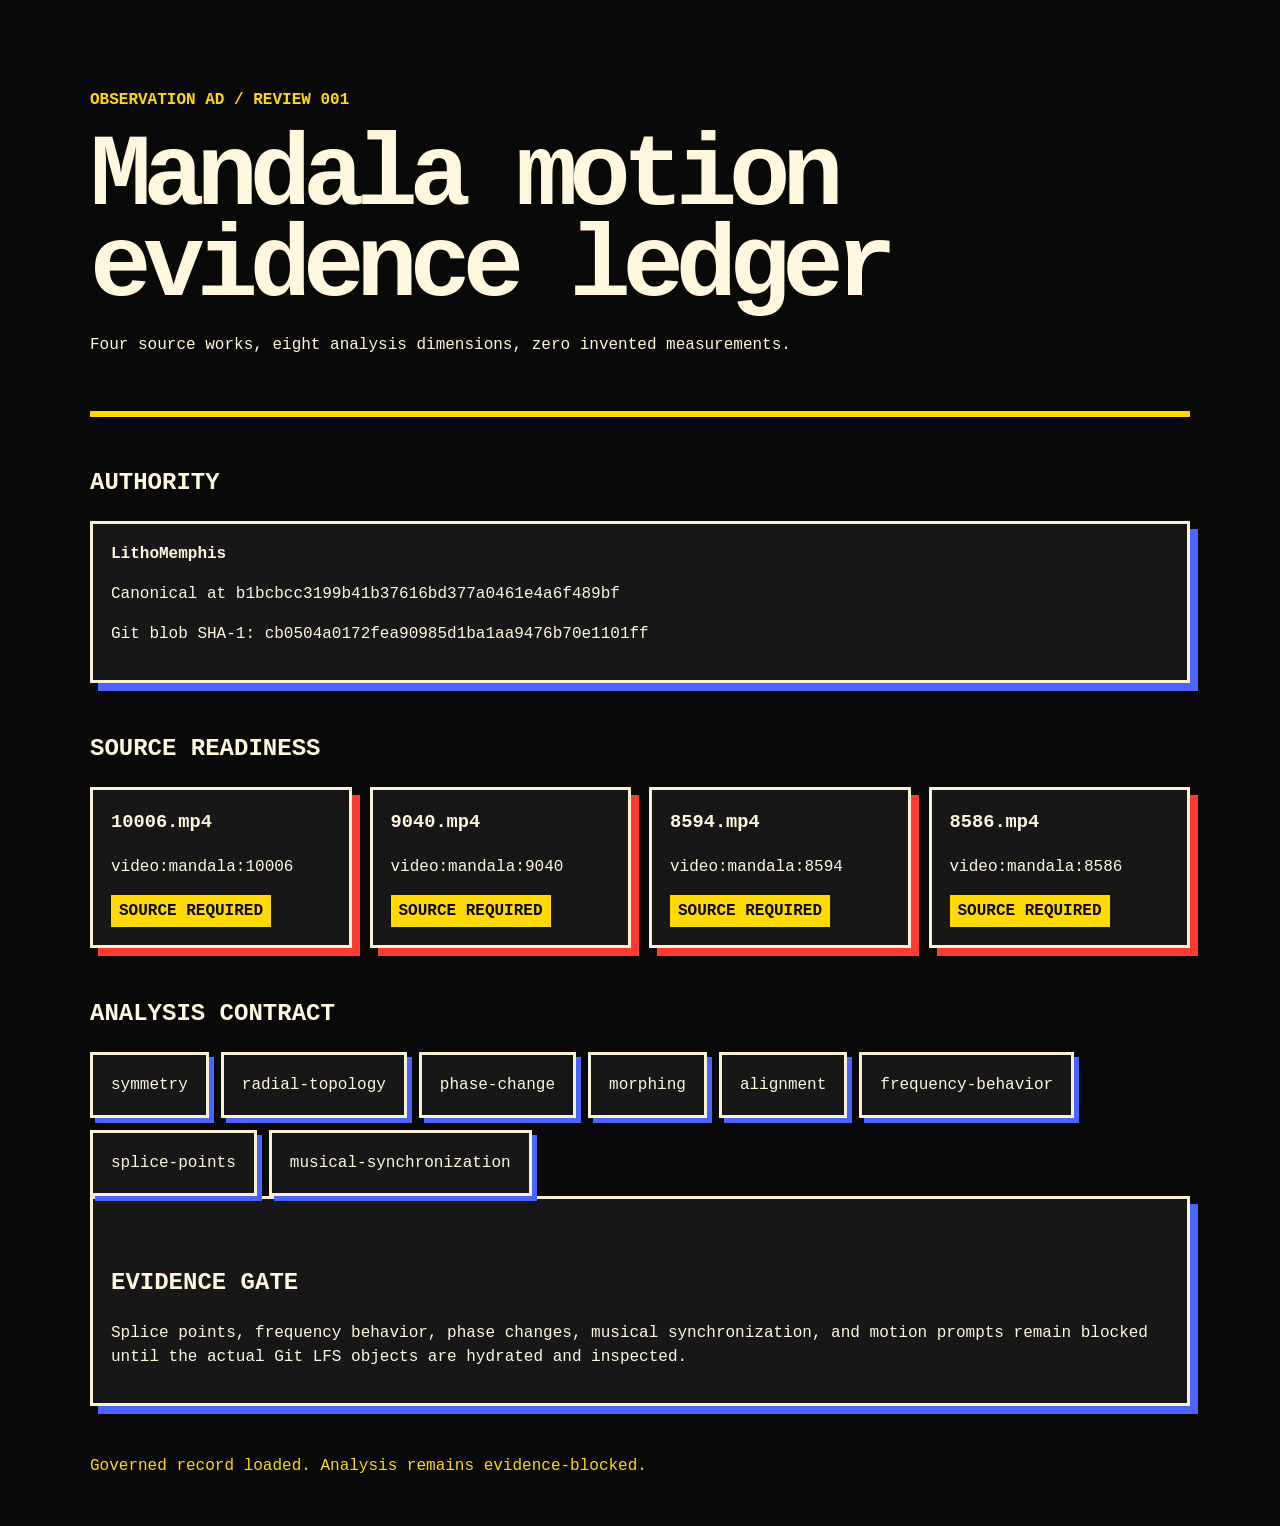
==== review/index.html @ 485b0e80 "feat: add governed mandala motion review slice" ====
<!doctype html><html lang="en"><head><meta charset="utf-8"><meta name="viewport" content="width=device-width,initial-scale=1"><title>Observation Ad — Motion Evidence Review</title><link rel="stylesheet" href="styles.css"></head><body><a class="skip" href="#main-content">Skip to evidence</a><header><p class="eyebrow">OBSERVATION AD / REVIEW 001</p><h1>Mandala motion evidence ledger</h1><p>Four source works, eight analysis dimensions, zero invented measurements.</p></header><main id="main-content"><section aria-labelledby="authority"><h2 id="authority">Authority</h2><div id="authority-card" class="panel"></div></section><section aria-labelledby="sources"><h2 id="sources">Source readiness</h2><div id="source-grid" class="grid"></div></section><section aria-labelledby="taxonomy"><h2 id="taxonomy">Analysis contract</h2><div id="taxonomy-grid" class="taxonomy"></div></section><section class="panel"><h2>Evidence gate</h2><p>Splice points, frequency behavior, phase changes, musical synchronization, and motion prompts remain blocked until the actual Git LFS objects are hydrated and inspected.</p></section><p id="status" aria-live="polite">Loading governed record…</p></main><script src="app.js"></script></body></html>
---- review/styles.css ----
:root{color-scheme:dark;--ink:#090909;--paper:#fff8df;--yellow:#ffd900;--red:#ff3b30;--blue:#4b63ff;--line:#f8f1d4}*{box-sizing:border-box}body{margin:0;background:var(--ink);color:var(--paper);font:16px/1.5 ui-monospace,SFMono-Regular,Consolas,monospace}header,main{width:min(1100px,calc(100% - 32px));margin:auto}header{padding:72px 0 38px;border-bottom:6px solid var(--yellow)}h1{font-size:clamp(2.4rem,8vw,6.5rem);line-height:.88;letter-spacing:-.08em;margin:.2em 0}h2{margin-top:48px;text-transform:uppercase}.eyebrow{color:var(--yellow);font-weight:800}.grid{display:grid;grid-template-columns:repeat(auto-fit,minmax(220px,1fr));gap:18px}.panel,.card,.tag{border:3px solid var(--line);box-shadow:8px 8px 0 var(--blue);padding:18px;background:#171717}.card h3{margin-top:0}.card[data-state="pending-source-verification"]{box-shadow:8px 8px 0 var(--red)}.badge{display:inline-block;background:var(--yellow);color:var(--ink);padding:4px 8px;font-weight:900}.taxonomy{display:flex;flex-wrap:wrap;gap:12px}.tag{box-shadow:5px 5px 0 var(--blue)}.skip{position:absolute;left:-999px}.skip:focus{left:12px;top:12px;background:var(--yellow);color:#000;padding:10px;z-index:2}#status{margin:48px 0;color:var(--yellow)}@media(prefers-reduced-motion:no-preference){.card{transition:transform .1s}.card:hover{transform:translate(-4px,-4px)}}
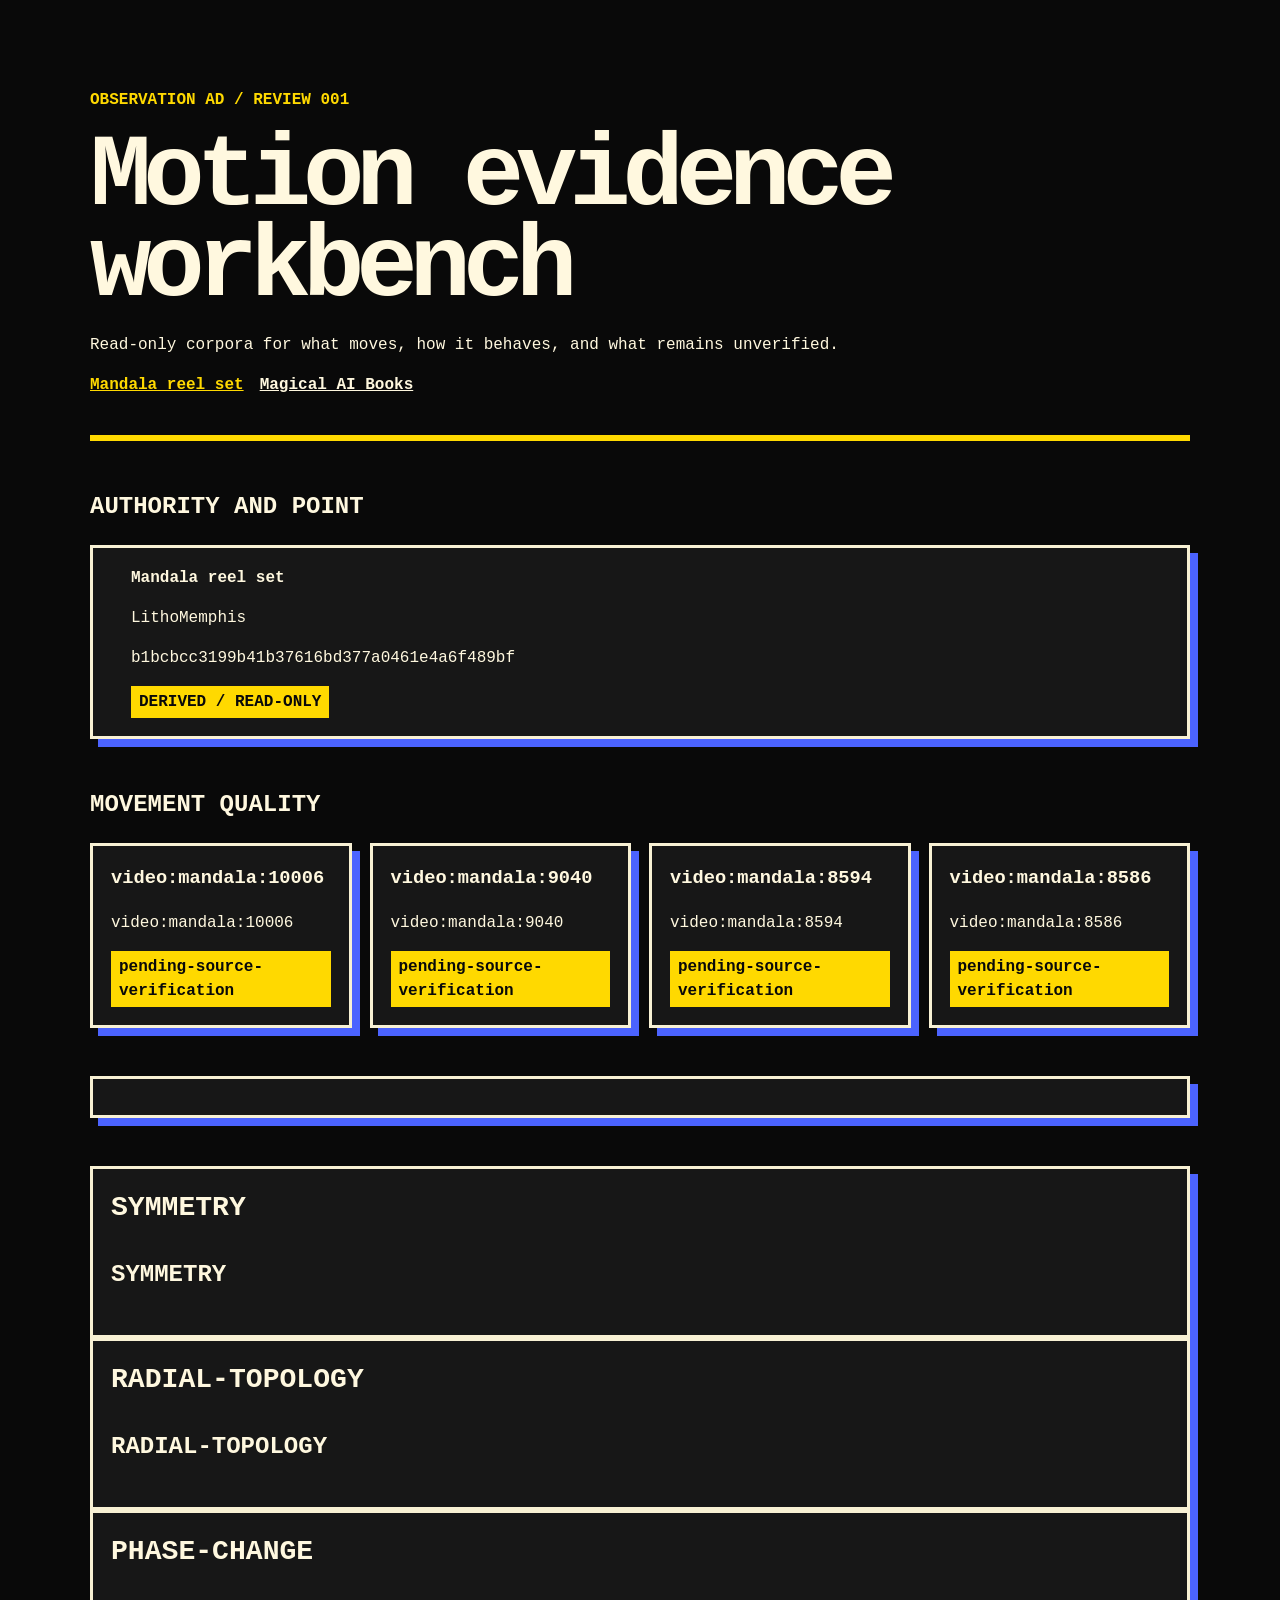
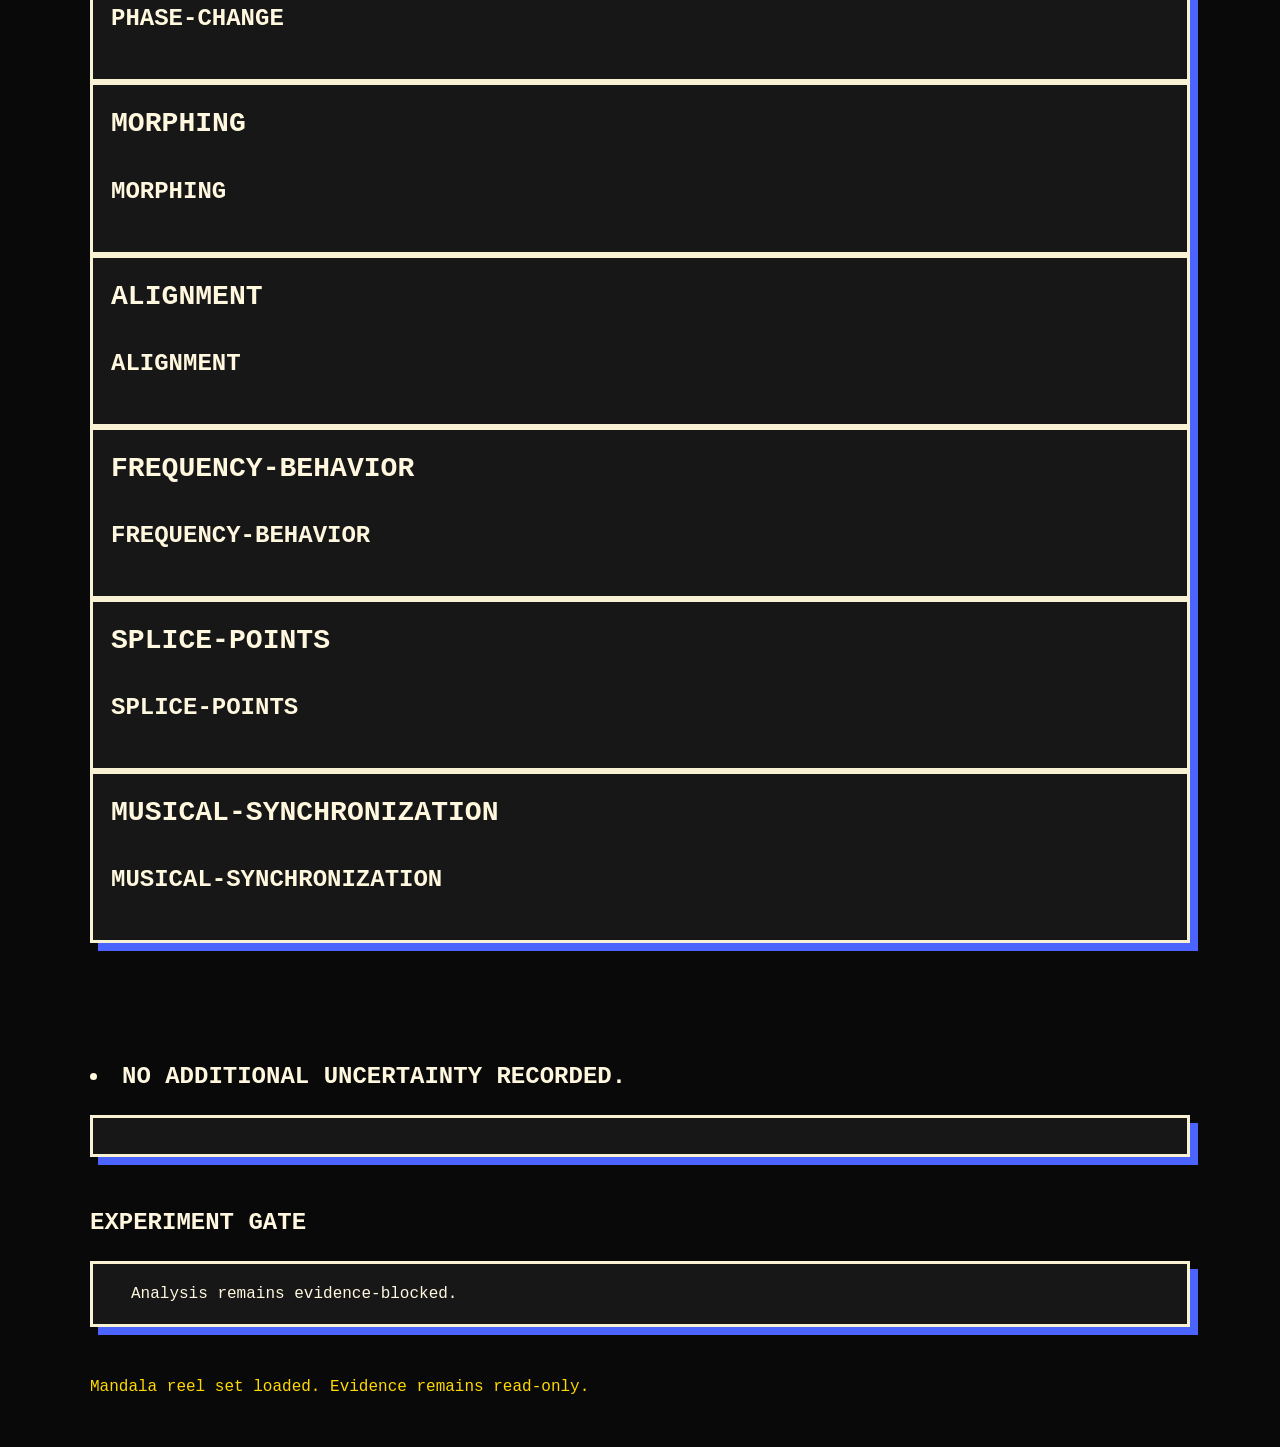
==== commit 75becc62: "feat(review): add deterministic dual-corpus workbench Co-authored-by: qt314wink <230908829+qt314wink" ====
--- a/review/index.html
+++ b/review/index.html
@@ -1,2 +1 @@
-<!doctype html><html lang="en"><head><meta charset="utf-8"><meta name="viewport" content="width=device-width,initial-scale=1"><title>Observation Ad — Motion Evidence Review</title><link rel="stylesheet" href="styles.css"></head><body><a class="skip" href="#main-content">Skip to evidence</a><header><p class="eyebrow">OBSERVATION AD / REVIEW 001</p><h1>Mandala motion evidence ledger</h1><p>Four source works, eight analysis dimensions, zero invented measurements.</p></header><main id="main-content"><section aria-labelledby="authority"><h2 id="authority">Authority</h2><div id="authority-card" class="panel"></div></section><section aria-labelledby="sources"><h2 id="sources">Source readiness</h2><div id="source-grid" class="grid"></div></section><section aria-labelledby="taxonomy"><h2 id="taxonomy">Analysis contract</h2><div id="taxonomy-grid" class="taxonomy"></div></section><section class="panel"><h2>Evidence gate</h2><p>Splice points, frequency behavior, phase changes, musical synchronization, and motion prompts remain blocked until the actual Git LFS objects are hydrated and inspected.</p></section><p id="status" aria-live="polite">Loading governed record…</p></main><script src="app.js"></script></body></html>
-
+<!doctype html><html lang="en"><head><meta charset="utf-8"><meta name="viewport" content="width=device-width,initial-scale=1"><title>Observation Ad — Motion Evidence Review</title><link rel="stylesheet" href="styles.css"></head><body><a class="skip" href="#main-content">Skip to evidence</a><header><p class="eyebrow">OBSERVATION AD / REVIEW 001</p><h1>Motion evidence workbench</h1><p>Read-only corpora for what moves, how it behaves, and what remains unverified.</p><nav id="dataset-nav" aria-label="Evidence corpora"></nav></header><main id="main-content"><section aria-labelledby="authority"><h2 id="authority">Authority and point</h2><div id="authority-card" class="panel"></div></section><section aria-labelledby="scenes"><h2 id="scenes">Movement quality</h2><div id="scene-grid" class="grid"></div></section><section aria-labelledby="vocabulary"><h2 id="vocabulary">Director vocabulary</h2><ul id="vocabulary" class="panel"></ul></section><section aria-labelledby="interpretations"><h2 id="interpretations">What we think</h2><div id="interpretations" class="grid"></div></section><section aria-labelledby="controls"><h2 id="controls">Director controls</h2><div id="controls" class="grid"></div></section><section aria-labelledby="uncertain"><h2 id="uncertain">What remains uncertain</h2><ul id="uncertain" class="panel"></ul></section><section aria-labelledby="gate"><h2 id="gate-heading">Experiment gate</h2><p id="gate" class="panel"></p></section><p id="status" aria-live="polite">Loading governed record…</p></main><script src="app.js"></script></body></html>
--- a/review/styles.css
+++ b/review/styles.css
@@ -1,2 +1 @@
-:root{color-scheme:dark;--ink:#090909;--paper:#fff8df;--yellow:#ffd900;--red:#ff3b30;--blue:#4b63ff;--line:#f8f1d4}*{box-sizing:border-box}body{margin:0;background:var(--ink);color:var(--paper);font:16px/1.5 ui-monospace,SFMono-Regular,Consolas,monospace}header,main{width:min(1100px,calc(100% - 32px));margin:auto}header{padding:72px 0 38px;border-bottom:6px solid var(--yellow)}h1{font-size:clamp(2.4rem,8vw,6.5rem);line-height:.88;letter-spacing:-.08em;margin:.2em 0}h2{margin-top:48px;text-transform:uppercase}.eyebrow{color:var(--yellow);font-weight:800}.grid{display:grid;grid-template-columns:repeat(auto-fit,minmax(220px,1fr));gap:18px}.panel,.card,.tag{border:3px solid var(--line);box-shadow:8px 8px 0 var(--blue);padding:18px;background:#171717}.card h3{margin-top:0}.card[data-state="pending-source-verification"]{box-shadow:8px 8px 0 var(--red)}.badge{display:inline-block;background:var(--yellow);color:var(--ink);padding:4px 8px;font-weight:900}.taxonomy{display:flex;flex-wrap:wrap;gap:12px}.tag{box-shadow:5px 5px 0 var(--blue)}.skip{position:absolute;left:-999px}.skip:focus{left:12px;top:12px;background:var(--yellow);color:#000;padding:10px;z-index:2}#status{margin:48px 0;color:var(--yellow)}@media(prefers-reduced-motion:no-preference){.card{transition:transform .1s}.card:hover{transform:translate(-4px,-4px)}}
-
+:root{color-scheme:dark;--ink:#090909;--paper:#fff8df;--yellow:#ffd900;--red:#ff3b30;--blue:#4b63ff;--line:#f8f1d4}*{box-sizing:border-box}body{margin:0;background:var(--ink);color:var(--paper);font:16px/1.5 ui-monospace,SFMono-Regular,Consolas,monospace}header,main{width:min(1100px,calc(100% - 32px));margin:auto}header{padding:72px 0 38px;border-bottom:6px solid var(--yellow)}h1{font-size:clamp(2.4rem,8vw,6.5rem);line-height:.88;letter-spacing:-.08em;margin:.2em 0}h2{margin-top:48px;text-transform:uppercase}.eyebrow{color:var(--yellow);font-weight:800}nav{display:flex;flex-wrap:wrap;gap:16px}nav a{color:var(--paper);font-weight:800}nav a[aria-current="page"]{color:var(--yellow)}.grid{display:grid;grid-template-columns:repeat(auto-fit,minmax(220px,1fr));gap:18px}.panel,.card,.tag{border:3px solid var(--line);box-shadow:8px 8px 0 var(--blue);padding:18px;background:#171717}.card h3{margin-top:0}.badge{display:inline-block;background:var(--yellow);color:var(--ink);padding:4px 8px;font-weight:900}.panel{padding-left:38px}.skip{position:absolute;left:-999px}.skip:focus{left:12px;top:12px;background:var(--yellow);color:#000;padding:10px;z-index:2}#status{margin:48px 0;color:var(--yellow)}@media(prefers-reduced-motion:no-preference){.card{transition:transform .1s}.card:hover{transform:translate(-4px,-4px)}}@media(prefers-reduced-motion:reduce){*{scroll-behavior:auto!important}}
